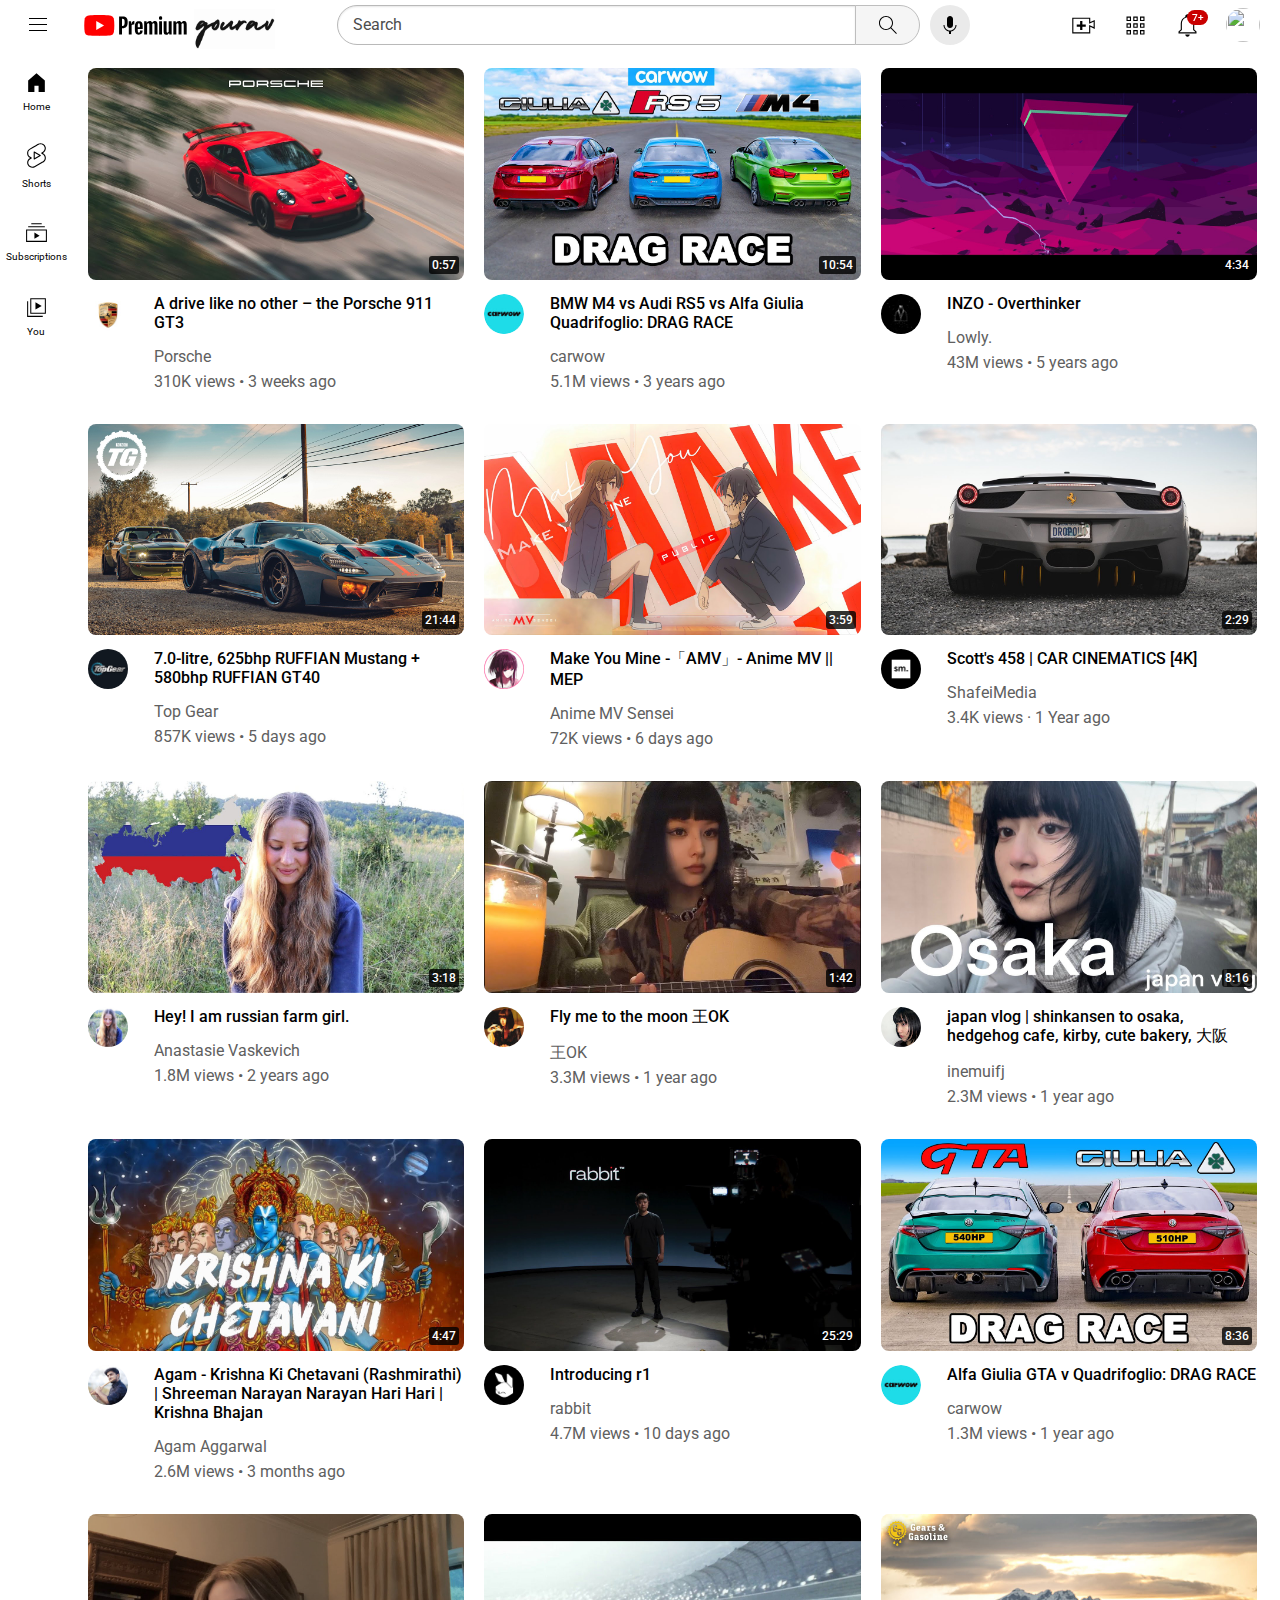
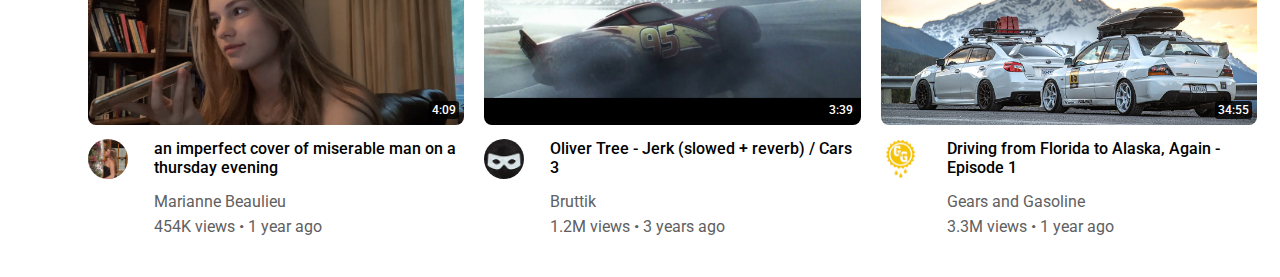
==== index.html @ b069a0cc "Add files via upload" ====
<!DOCTYPE html>
<html>

<head>
  <title>🥷🏿 YouTubeClone</title>
  <link rel="stylesheet" href="YouTube.css">
  <link rel="preconnect" href="https://fonts.googleapis.com" />
  <link rel="preconnect" href="https://fonts.gstatic.com" crossorigin />
  <link href="https://fonts.googleapis.com/css2?family=Roboto:wght@400;500;700&display=swap" rel="stylesheet" />
  <link rel="preconnect" href="https://fonts.googleapis.com" />
  <link rel="preconnect" href="https://fonts.gstatic.com" crossorigin />
  <link href="https://fonts.googleapis.com/css2?family=Akshar:wght@400;500;600;700&display=swap" rel="stylesheet" />
  <style>



  </style>
</head>

<body style="padding-top: 60px; padding-left: 80px">
  <div class="sb">
    <div class="sbi">
      <img style="height: 25px; margin-bottom: 6px" src="svg's/home.svg" />
      <div class="sbt">Home</div>
    </div>

    <div class="sbi">
      <a href="https://www.youtube.com/shorts/lniQvBqkYqA"><img style="height: 25px; margin-bottom: 6px"
          src="svg's/youtube-shorts-logo-15253.svg" /></a>
      <div class="sbt">Shorts</div>
    </div>
    <div class="sbi">
      <img style="height: 25px; margin-bottom: 6px" src="svg's/subscriptions.svg" />
      <div class="sbt">Subscriptions</div>
    </div>
    <div class="sbi">
      <img style="height: 25px; margin-bottom: 6px" src="svg's/library.svg" />
      <div class="sbt">You</div>
    </div>
  </div>
  <div class="head">
    <div style="
          width: 120px;
          margin-right: 150px;
          display: flex;
          align-items: center;
        ">
      <img class="ham" style="height: 24px; margin-left: 16px; margin-right: 24px" src="svg's/hamburger-menu.svg" />
      <img style="height: 21px" src="svg's/YouTube_Premium_logo.svg" />
      <img style="
            height: 40px;
            margin-left: 7px;
            margin-top: 8px;
            margin-right: 7px;
          " src="yt thumbnails/Purple.jpg" />
    </div>
    <div style="display: flex; flex: 1; max-width: 650px; align-items: center">
      <input style="padding-left: 15px " class="ago" type="text" placeholder="Search" />
      <button class="butt" style="
            margin-left: -1px;
            margin-right: 10px;
            width: 65px;
            border-top-right-radius: 25px;
            border-bottom-right-radius: 25px;
          ">
        <img style="height: 24px; margin-top: 3px" src="svg's/search.svg" />
        <div class="tooltip">Search</div>
      </button>
      <div>
        <button class="t2" style="
              height: 40px;
              border-style: none;
              background-color: rgb(234, 234, 234);
              border-radius: 50%;
              width: 40px;
              position: relative;
              display: flex;
              justify-content: center;
              align-items: center;
            ">
          <img style="height: 24px" src="svg's/voice-search-icon.svg" />
          <div class="tooltip">Search with your voice</div>
        </button>
      </div>
    </div>
    <div style="
          width: 190px;
          margin-left: 50px;
          margin-right: 20px;
          display: flex;
          justify-content: space-between;
          align-items: center;
          flex-shrink: 0;
        ">
      <div class="b1"><img style="width: 27px; height: 27px" src="svg's/upload.svg" />
        <div class="tooltip">
          Create
        </div>
      </div>
      <div class="b1"><img style="width: 27px; height: 27px" src="svg's/youtube-apps.svg" />
        <div class="tooltip">
          YouTube apps
        </div>
      </div>
      <div class="b1" style="position: relative">
        <img style="width: 27px; height: 27px" src="svg's/notifications.svg" />
        <div class="tooltip">
          Notifications
        </div>
        <div class="notifications">7+</div>
      </div>
      <img style="width: 34px; height: 34px; border-radius: 50%"
        src="thumbnails/741ca51ca955fd9aa68e45b6a09ec7e0.jpg" />
    </div>
  </div>

  <div class="mdiv">
    <div class="space">
      <div class="contain">
        <a href="https://www.youtube.com/watch?v=DZAdVY9kKbc"><img class="thumb" src="yt thumbnails/12t.jpg" /></a>

        <div class="time">0:57</div>
      </div>
      <div class="vp">
        <div>
          <img class="channellogo" src="yt thumbnails/12c.jpg" />
        </div>
        <div>
          <p class="vediotitle">
            A drive like no other – the Porsche 911 GT3
          </p>
          <p class="stats">Porsche</p>
          <p class="stats">310K views &#8226; 3 weeks ago</p>
        </div>
      </div>
    </div>
    <div class="space">
      <div class="contain">
        <img class="thumb" src="yt thumbnails/14t.jpg" />
        <div class="time">10:54</div>
      </div>
      <div class="vp">
        <div>
          <img class="channellogo" src="yt thumbnails/9c.jpg" />
        </div>
        <div>
          <p class="vediotitle">
            BMW M4 vs Audi RS5 vs Alfa Giulia Quadrifoglio: DRAG RACE
          </p>
          <p class="stats">carwow</p>
          <p class="stats">5.1M views &#8226; 3 years ago</p>
        </div>
      </div>
    </div>
    <div class="space">
      <div class="contain">
        <img class="thumb" src="yt thumbnails/15t.jpg" />
        <div class="time">4:34</div>
      </div>
      <div class="vp">
        <div>
          <img class="channellogo" src="yt thumbnails/14c.jpg" />
        </div>
        <div>
          <p class="vediotitle">INZO - Overthinker</p>
          <p class="stats">Lowly.</p>
          <p class="stats">43M views &#8226; 5 years ago</p>
        </div>
      </div>
    </div>
    <div class="space">
      <div class="contain">
        <img class="thumb" src="yt thumbnails/16t.jpg" />
        <div class="time">21:44</div>
      </div>
      <div class="vp">
        <div>
          <img class="channellogo" src="yt thumbnails/16c.jpg" />
        </div>
        <div>
          <p class="vediotitle">
            7.0-litre, 625bhp RUFFIAN Mustang + 580bhp RUFFIAN GT40
          </p>
          <p class="stats">Top Gear</p>
          <p class="stats">857K views &#8226; 5 days ago</p>
        </div>
      </div>
    </div>
    <div class="space">
      <div class="contain">
        <img class="thumb" src="yt thumbnails/2.jpg" />
        <div class="time">3:59</div>
      </div>
      <div class="vp">
        <div>
          <img class="channellogo" src="yt thumbnails/channels5_profile.jpg" />
        </div>
        <div>
          <p class="vediotitle">Make You Mine -「AMV」- Anime MV || MEP</p>
          <p class="stats">Anime MV Sensei</p>
          <p class="stats">72K views &#8226; 6 days ago</p>
        </div>
      </div>
    </div>
    <div class="space">
      <div class="contain">
        <img class="thumb" src="yt thumbnails/3.jpg" />
        <div class="time">2:29</div>
      </div>
      <div class="vp">
        <div>
          <img class="channellogo" src="yt thumbnails/unnamed.jpg" />
        </div>
        <div>
          <p class="vediotitle">Scott's 458 | CAR CINEMATICS [4K]</p>
          <p class="stats">ShafeiMedia</p>
          <p class="stats">3.4K views &#xB7; 1 Year ago</p>
        </div>
      </div>
    </div>
    <div class="space">
      <div class="contain">
        <img class="thumb" src="yt thumbnails/6.jpg" />
        <div class="time">3:18</div>
      </div>
      <div class="vp">
        <div>
          <img class="channellogo" src="yt thumbnails/channels2_profile.jpg" />
        </div>
        <div>
          <p class="vediotitle">Hey! I am russian farm girl.</p>
          <p class="stats">Anastasie Vaskevich</p>
          <p class="stats">1.8M views &#8226; 2 years ago</p>
        </div>
      </div>
    </div>
    <div class="space">
      <div class="contain">
        <img class="thumb" src="yt thumbnails/maxresdefault.jpg" />
        <div class="time">1:42</div>
      </div>
      <div class="vp">
        <div>
          <img class="channellogo" src="yt thumbnails/channels4_profile.jpg" />
        </div>
        <div>
          <p class="vediotitle">Fly me to the moon 王OK</p>
          <p class="stats">王OK</p>
          <p class="stats">3.3M views &#8226; 1 year ago</p>
        </div>
      </div>
    </div>
    <div class="space">
      <div class="contain">
        <img class="thumb" src="yt thumbnails/4.jpg" />
        <div class="time">8:16</div>
      </div>
      <div class="vp">
        <div>
          <img class="channellogo" src="yt thumbnails/osaka.jpg" />
        </div>
        <div>
          <p class="vediotitle">
            japan vlog | shinkansen to osaka, hedgehog cafe, kirby, cute
            bakery, 大阪
          </p>
          <p class="stats">inemuifj</p>
          <p class="stats">2.3M views &#8226; 1 year ago</p>
        </div>
      </div>
    </div>
    <div class="space">
      <div class="contain">
        <img class="thumb" src="yt thumbnails/7t.jpg" />
        <div class="time">4:47</div>
      </div>
      <div class="vp">
        <div>
          <img class="channellogo" src="yt thumbnails/7c.jpg" />
        </div>
        <div>
          <p class="vediotitle">
            Agam - Krishna Ki Chetavani (Rashmirathi) | Shreeman Narayan
            Narayan Hari Hari | Krishna Bhajan
          </p>
          <p class="stats">Agam Aggarwal</p>
          <p class="stats">2.6M views &#8226; 3 months ago</p>
        </div>
      </div>
    </div>
    <div class="space">
      <div class="contain">
        <img class="thumb" src="yt thumbnails/8t.jpg" />
        <div class="time">25:29</div>
      </div>
      <div class="vp">
        <div>
          <img class="channellogo" src="yt thumbnails/8c.jpg" />
        </div>
        <div>
          <p class="vediotitle">Introducing r1</p>
          <p class="stats">rabbit</p>
          <p class="stats">4.7M views &#8226; 10 days ago</p>
        </div>
      </div>
    </div>
    <div class="space">
      <div class="contain">
        <img class="thumb" src="yt thumbnails/9t.jpg" />
        <div class="time">8:36</div>
      </div>
      <div class="vp">
        <div>
          <img class="channellogo" src="yt thumbnails/9c.jpg" />
        </div>
        <div>
          <p class="vediotitle">Alfa Giulia GTA v Quadrifoglio: DRAG RACE</p>
          <p class="stats">carwow</p>
          <p class="stats">1.3M views &#8226; 1 year ago</p>
        </div>
      </div>
    </div>
    <div class="space">
      <div class="contain">
        <img class="thumb" src="yt thumbnails/10t.jpg" />
        <div class="time">4:09</div>
      </div>
      <div class="vp">
        <div>
          <img class="channellogo" src="yt thumbnails/10c.jpg" />
        </div>
        <div>
          <p class="vediotitle">
            an imperfect cover of miserable man on a thursday evening
          </p>
          <p class="stats">Marianne Beaulieu</p>
          <p class="stats">454K views &#8226; 1 year ago</p>
        </div>
      </div>
    </div>
    <div class="space">
      <div class="contain">
        <img class="thumb" src="yt thumbnails/11t.jpg" />
        <div class="time">3:39</div>
      </div>
      <div class="vp">
        <div>
          <img class="channellogo" src="yt thumbnails/11c.jpg" />
        </div>
        <div>
          <p class="vediotitle">
            Oliver Tree - Jerk (slowed + reverb) / Cars 3
          </p>
          <p class="stats">Bruttik</p>
          <p class="stats">1.2M views &#8226; 3 years ago</p>
        </div>
      </div>
    </div>
    <div class="space">
      <div class="contain">
        <img class="thumb" src="yt thumbnails/13t.jpg" />
        <div class="time">34:55</div>
      </div>
      <div class="vp">
        <div>
          <img class="channellogo" src="yt thumbnails/13c.jpg" />
        </div>
        <div>
          <p class="vediotitle">
            Driving from Florida to Alaska, Again - Episode 1
          </p>
          <p class="stats">Gears and Gasoline</p>
          <p class="stats">3.3M views &#8226; 1 year ago</p>
        </div>
      </div>
    </div>
  </div>
</body>
</html>
---- YouTube.css ----
p {
  font-family: "Roboto", arial;
  margin-top: 0;
  margin-bottom: 0;
}

.thumb {
  width: 100%;
  border-radius: 8px;
}

.mdiv {
  display: grid;
  grid-template-columns: 1fr 1fr 1fr;
  column-gap: 20px;
  margin-right: 15px;
}

.channellogo {
  width: 40px;
  height: 40px;
  object-fit: contain;
  border-radius: 100px;
}

.vp {
  display: grid;
  grid-template-columns: 50px 1fr;
  column-gap: 16px;
  margin-top: 10px;
}

.vediotitle {
  font-weight: 500;
  margin-bottom: 12px;
}

.stats {
  color: rgb(96, 96, 96);
  line-height: 25px;
}

.head {
  height: 50px;
  display: flex;
  justify-content: space-between;
  align-items: stretch;
  margin-bottom: 15px;
  position: fixed;
  background-color: white;
  left: 0;
  right: 0;
  top: 0;
  padding-bottom: 8px;
  z-index: 20;
}

.ago {
  flex: 1;
  width: 100%;
  height: 36px;
  border-style: solid;
  border-width: 1px;
  border-color: rgb(185, 185, 185);
  box-shadow: inset 0px 1px 2px rgb(230, 230, 230);
  width: 0;
  border-top-left-radius: 25px;
  border-bottom-left-radius: 25px;
  margin-left: 17px;
}

.ago::placeholder {
  font-family: roboto;
  font-size: medium;
  color: rgb(77, 77, 77);
}

.butt {
  height: 40px;
  border-style: solid;
  border-width: 1px;
  background-color: rgb(245, 245, 245);
  border-color: rgb(190, 190, 190);
  position: relative;
}

.sb {
  position: fixed;
  top: 55px;
  left: 0;
  bottom: 0;
  background-color: rgb(255, 255, 255);
  width: 72px;
  z-index: 102;
}

.contain {
  position: relative;
}

.time {
  background-color: rgba(0, 0, 0, 0.8);
  color: white;
  position: absolute;
  bottom: 10px;
  right: 5px;
  font-size: 12px;
  font-family: roboto, arial;
  font-weight: 500;
  padding-left: 3px;
  padding-right: 3px;
  padding-top: 2px;
  padding-bottom: 2px;
  border-radius: 3px;
}

.space {
  margin-bottom: 30px;
}
.notifications {
  position: absolute;
  font-family: roboto;
  font-size: 10px;
  background-color: rgb(201, 0, 0);
  padding-left: 5px;
  padding-right: 4px;
  padding-top: 2px;
  padding-bottom: 2px;
  border-radius: 10px;
  color: white;
  top: -2px;
  right: -7px;
  font-weight: 500;
}
.space:hover {
  cursor: pointer;
}
.sbi {
  height: 72px;
  margin-bottom: 3px;
  display: flex;
  align-items: center;
  justify-content: center;
  flex-direction: column;
  border-radius: 7px;
  transition: background-color 0.2s;
}
.sbt {
  font-family: roboto;
  font-size: 10px;
}
.sbi:hover {
  cursor: pointer;

  background-color: rgb(220, 220, 220);
}
.head:hover {
  cursor: pointer;
}
.butt .tooltip {
  background-color: rgba(115, 115, 115, 0.95);
  padding-top: 8px;
  padding-bottom: 8px;
  padding-left: 6px;
  padding-right: 6px;
  color: white;
  border-radius: 4px;
  position: absolute;
  bottom: -40px;
  opacity: 0;
  transition: opacity 0.25s;
  line-height: 18px;
  pointer-events: none;
}
.butt:hover .tooltip,
.t2:hover .tooltip,  .b1:hover .tooltip {
  opacity: 1;
}
.t2 .tooltip, .b1 .tooltip {
  font-family: roboto,arial;
  font-size: 12px;
  background-color: rgba(115, 115, 115, 0.95);
  padding-top: 8px;
  padding-bottom: 8px;
  padding-left: 6px;
  padding-right: 6px;
  color: white;
  border-radius: 4px;
  position: absolute;
  bottom: -40px;
  pointer-events: none;
  transition: opacity 0.25s;
  line-height: 18px;
  white-space: nowrap;
  opacity: 0;
}
.ham {
  padding: 10px;
  border-radius: 50%;
  transition: background-color 0.2s;
}
.ham:hover {
  background-color: rgb(220, 220, 220);
}
.b1 {
position: relative;
display: flex;
justify-content: center;
align-items: center;
}
@media (max-width:750px){
  .mdiv {
    grid-template-columns: 1fr;
  }
}
@media (min-width:751px){
  .mdiv {
    grid-template-columns: 1fr 1fr;
  }
}
@media (min-width:950px){
  .mdiv {
    grid-template-columns: 1fr 1fr 1fr;
  }
}
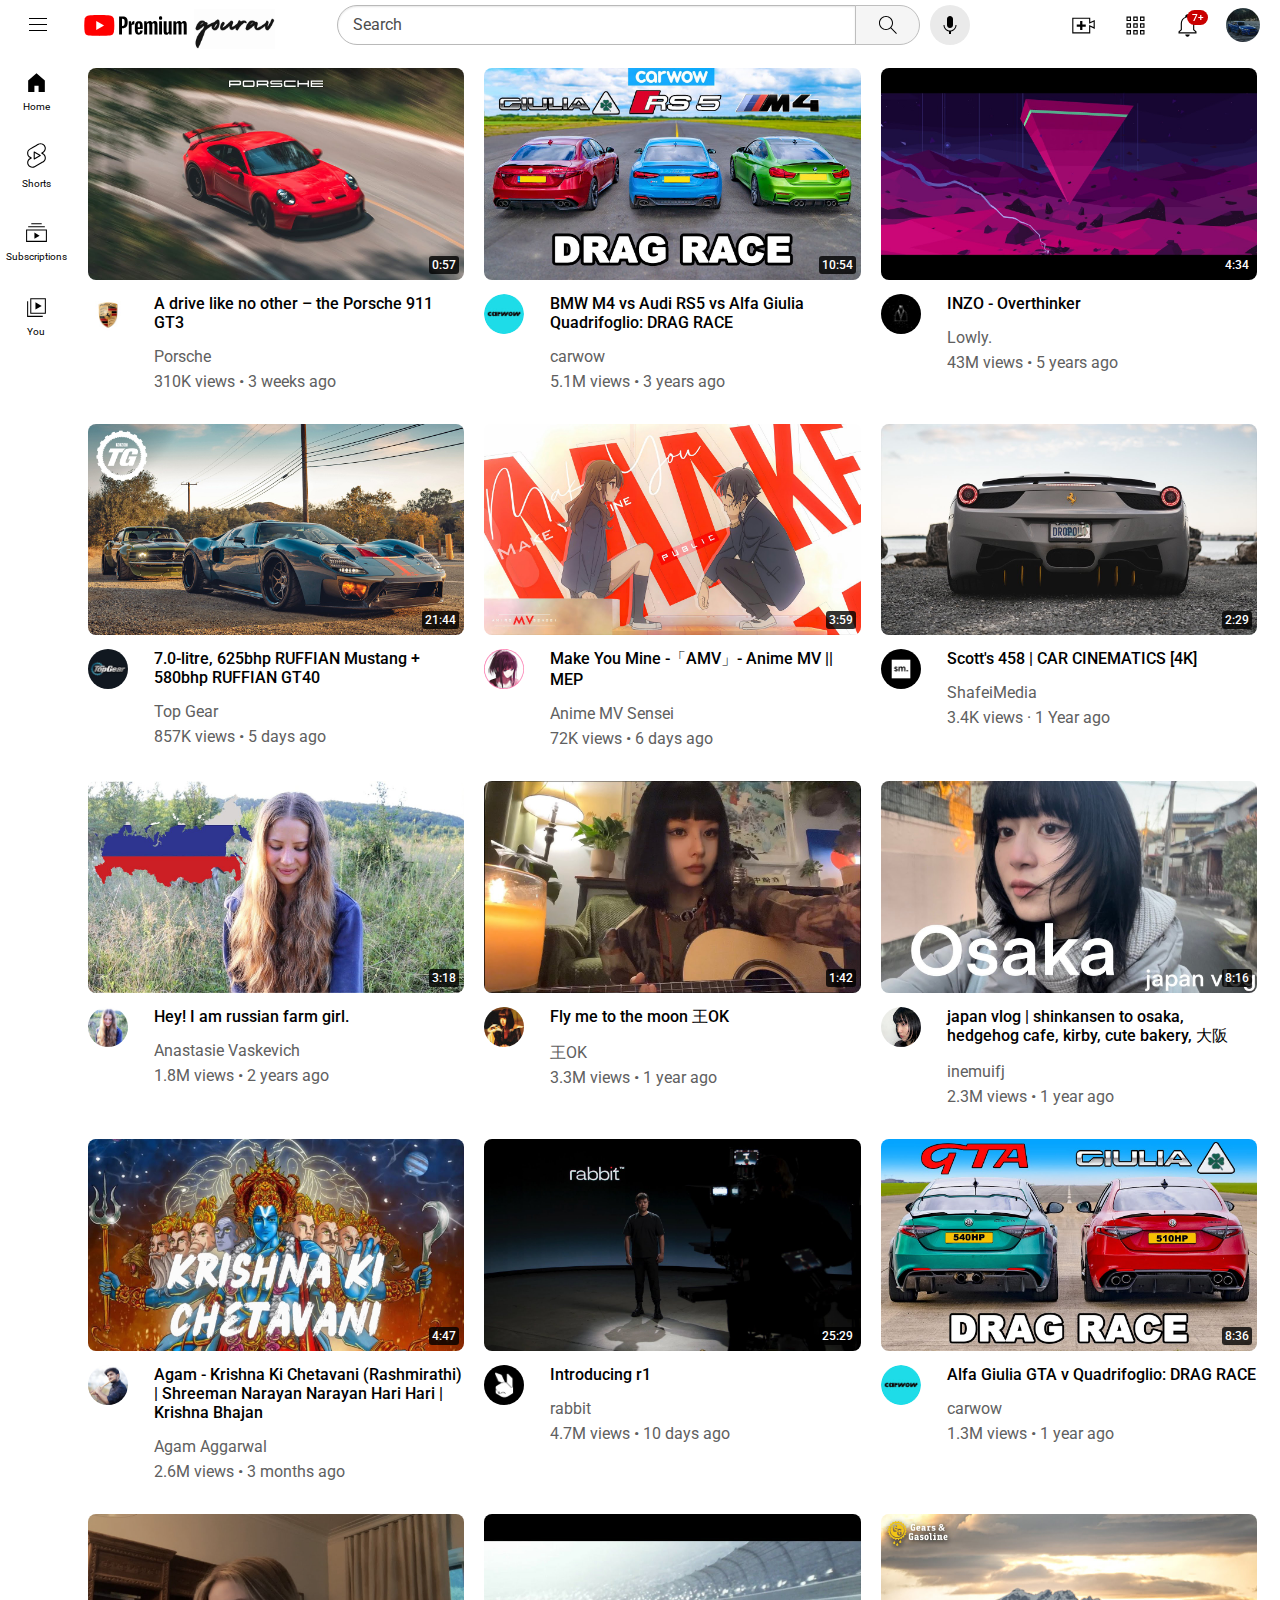
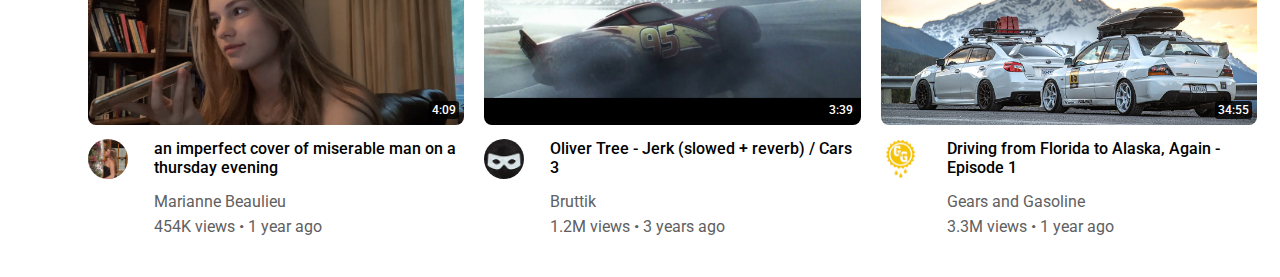
==== commit 38720cbb: "Rename YouTube.html to index.html" ====
--- a/index.html
+++ b/index.html
@@ -110,7 +110,7 @@
         <div class="notifications">7+</div>
       </div>
       <img style="width: 34px; height: 34px; border-radius: 50%"
-        src="thumbnails/741ca51ca955fd9aa68e45b6a09ec7e0.jpg" />
+        src="yt thumbnails/741ca51ca955fd9aa68e45b6a09ec7e0.jpg" />
     </div>
   </div>
 
@@ -136,11 +136,14 @@
     </div>
     <div class="space">
       <div class="contain">
+        <a href="https://youtu.be/sQvQiMZ1Pdg?si=Ksi7QWuqIejOPi2_">
         <img class="thumb" src="yt thumbnails/14t.jpg" />
+        </a>
         <div class="time">10:54</div>
       </div>
       <div class="vp">
         <div>
+         
           <img class="channellogo" src="yt thumbnails/9c.jpg" />
         </div>
         <div>
@@ -154,7 +157,8 @@
     </div>
     <div class="space">
       <div class="contain">
-        <img class="thumb" src="yt thumbnails/15t.jpg" />
+        <a href="https://youtu.be/luQSQuCHtcI?si=qArc29OaPY_yLkJo">
+        <img class="thumb" src="yt thumbnails/15t.jpg" /></a>
         <div class="time">4:34</div>
       </div>
       <div class="vp">
@@ -170,7 +174,8 @@
     </div>
     <div class="space">
       <div class="contain">
-        <img class="thumb" src="yt thumbnails/16t.jpg" />
+        <a href="https://youtu.be/34LWFk4dUSM?si=rIMI7j-dgZsuDUsw">
+        <img class="thumb" src="yt thumbnails/16t.jpg" /></a>
         <div class="time">21:44</div>
       </div>
       <div class="vp">
@@ -188,7 +193,8 @@
     </div>
     <div class="space">
       <div class="contain">
-        <img class="thumb" src="yt thumbnails/2.jpg" />
+        <a href="https://youtu.be/xEcpj8823ZE?si=yZ7kJmNTZtaCXwZj">
+        <img class="thumb" src="yt thumbnails/2.jpg" /></a>
         <div class="time">3:59</div>
       </div>
       <div class="vp">
@@ -204,7 +210,8 @@
     </div>
     <div class="space">
       <div class="contain">
-        <img class="thumb" src="yt thumbnails/3.jpg" />
+        <a href="https://youtu.be/ojHcmJhGLq8?si=0CvYODnkreYNE13a">
+        <img class="thumb" src="yt thumbnails/3.jpg" /></a>
         <div class="time">2:29</div>
       </div>
       <div class="vp">
@@ -220,7 +227,8 @@
     </div>
     <div class="space">
       <div class="contain">
-        <img class="thumb" src="yt thumbnails/6.jpg" />
+        <a href="https://youtu.be/zw8jyWS2Fjw?si=mgk9BAoofWP6Ah5s">
+        <img class="thumb" src="yt thumbnails/6.jpg" /></a>
         <div class="time">3:18</div>
       </div>
       <div class="vp">
@@ -236,7 +244,8 @@
     </div>
     <div class="space">
       <div class="contain">
-        <img class="thumb" src="yt thumbnails/maxresdefault.jpg" />
+        <a href="https://youtu.be/u-wEeg4YNoY?si=WnFc1S35dC2WRNqe">
+        <img class="thumb" src="yt thumbnails/maxresdefault.jpg" /></a> 
         <div class="time">1:42</div>
       </div>
       <div class="vp">
@@ -376,4 +385,4 @@
     </div>
   </div>
 </body>
-</html>+</html>
